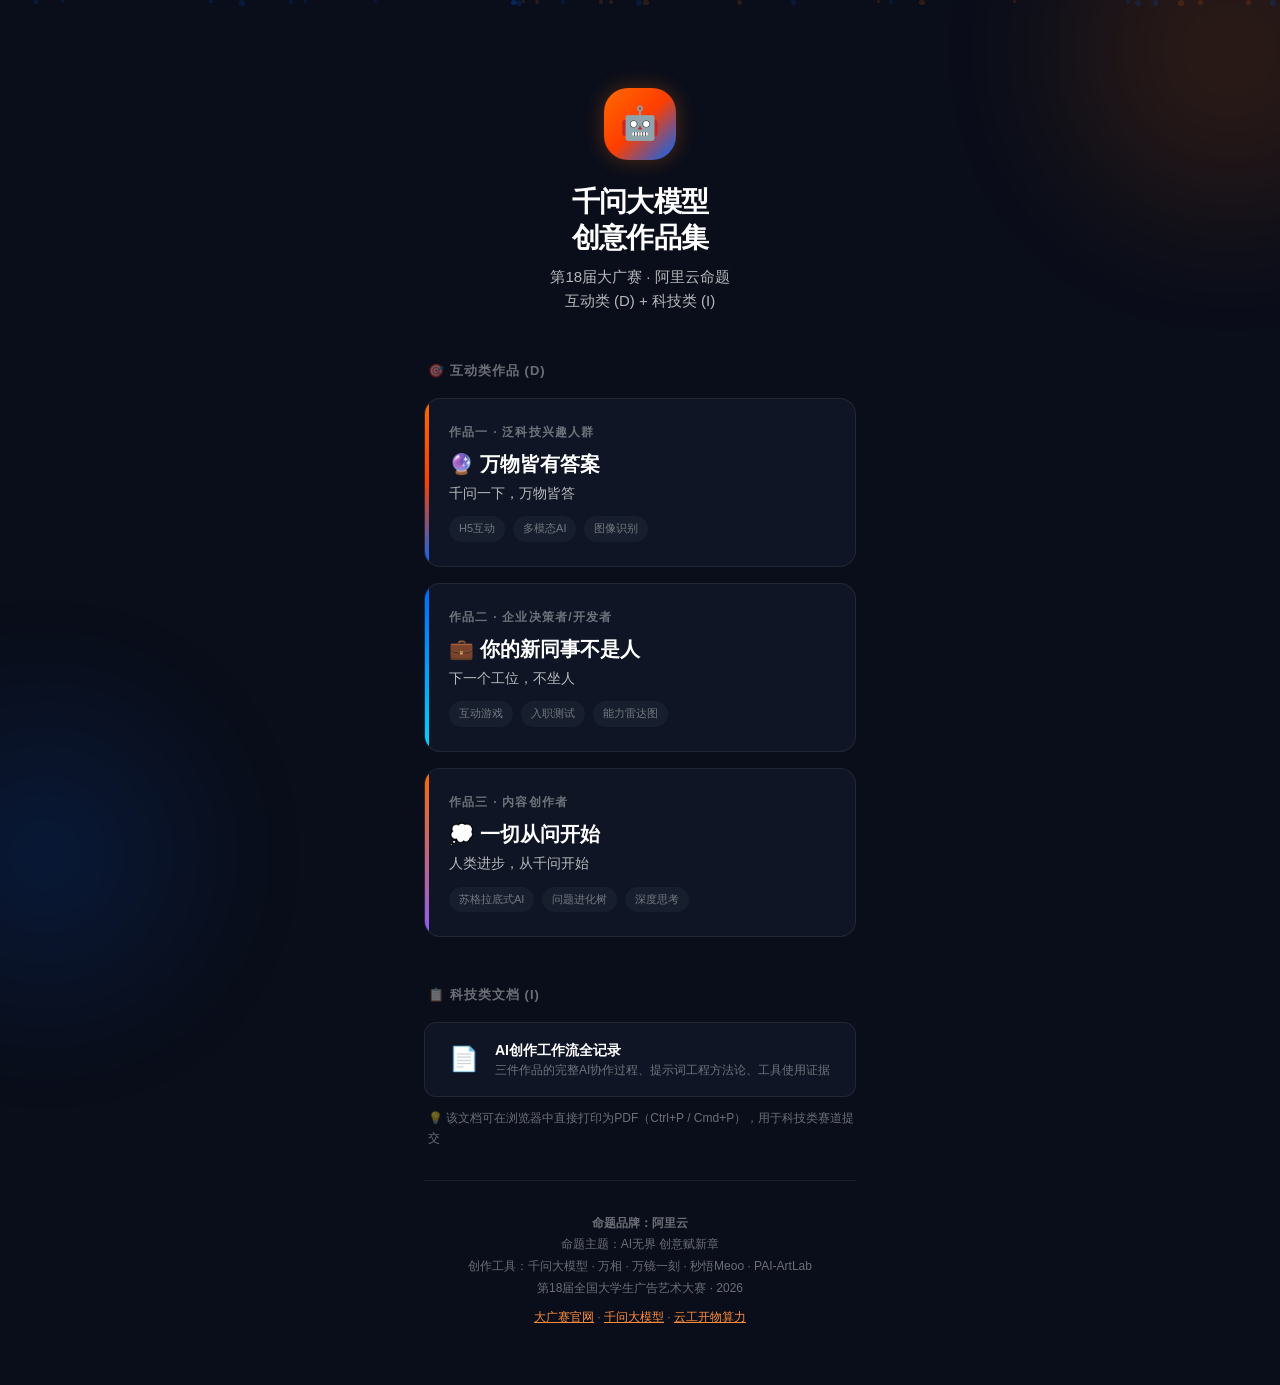
==== index.html @ 80771d61 "第18届大广赛阿里云命题 · 三件互动作品+科技类AI工作流文档" ====
<!DOCTYPE html>
<html lang="zh-CN">
<head>
  <meta charset="UTF-8">
  <meta name="viewport" content="width=device-width, initial-scale=1.0, user-scalable=no">
  <title>千问大模型 · 第18届大广赛参赛作品</title>
  <link rel="stylesheet" href="shared/styles.css">
  <style>
    .hub-container {
      max-width: 480px;
      margin: 0 auto;
      padding: var(--space-lg);
      min-height: 100vh;
    }

    .hub-header {
      text-align: center;
      padding: var(--space-3xl) 0 var(--space-2xl);
    }

    .hub-logo {
      width: 72px;
      height: 72px;
      border-radius: var(--radius-xl);
      background: var(--brand-gradient);
      display: flex;
      align-items: center;
      justify-content: center;
      font-size: 2rem;
      margin: 0 auto var(--space-lg);
      box-shadow: var(--shadow-glow-orange);
    }

    .hub-title {
      font-size: 1.75rem;
      font-weight: 800;
      letter-spacing: -0.03em;
      line-height: 1.3;
    }

    .hub-subtitle {
      font-size: 0.9375rem;
      color: var(--text-secondary);
      margin-top: var(--space-sm);
    }

    .project-grid {
      display: flex;
      flex-direction: column;
      gap: var(--space-md);
      margin-bottom: var(--space-2xl);
    }

    .project-card {
      background: var(--bg-card);
      border: 1px solid var(--border-subtle);
      border-radius: var(--radius-lg);
      padding: var(--space-lg);
      cursor: pointer;
      transition: all var(--duration-normal) var(--ease-out);
      text-decoration: none;
      color: inherit;
      display: block;
      position: relative;
      overflow: hidden;
    }

    .project-card:hover {
      border-color: rgba(255, 255, 255, 0.15);
      transform: translateY(-2px);
      box-shadow: var(--shadow-md);
    }

    .project-card:nth-child(1):hover {
      border-color: rgba(255, 106, 0, 0.3);
      box-shadow: var(--shadow-glow-orange);
    }

    .project-card:nth-child(2):hover {
      border-color: rgba(0, 104, 255, 0.3);
      box-shadow: var(--shadow-glow-blue);
    }

    .project-card:nth-child(3):hover {
      border-color: rgba(255, 106, 0, 0.2);
      box-shadow: 0 0 25px rgba(139, 92, 246, 0.3);
    }

    .project-card::before {
      content: '';
      position: absolute;
      top: 0;
      left: 0;
      width: 4px;
      height: 100%;
      border-radius: 4px 0 0 4px;
    }

    .project-card:nth-child(1)::before {
      background: var(--brand-gradient);
    }

    .project-card:nth-child(2)::before {
      background: linear-gradient(180deg, #0068FF, #00D4FF);
    }

    .project-card:nth-child(3)::before {
      background: linear-gradient(180deg, #FF6A00, #8B5CF6);
    }

    .project-number {
      font-size: 0.75rem;
      font-weight: 600;
      color: var(--text-tertiary);
      text-transform: uppercase;
      letter-spacing: 0.1em;
      margin-bottom: 8px;
    }

    .project-name {
      font-size: 1.25rem;
      font-weight: 700;
      margin-bottom: 4px;
    }

    .project-slogan {
      font-size: 0.875rem;
      color: var(--text-secondary);
      margin-bottom: 12px;
    }

    .project-tags {
      display: flex;
      gap: 8px;
      flex-wrap: wrap;
    }

    .project-tag {
      padding: 4px 10px;
      border-radius: var(--radius-full);
      font-size: 0.6875rem;
      font-weight: 500;
      background: rgba(255, 255, 255, 0.04);
      color: var(--text-tertiary);
    }

    .section-title {
      font-size: 0.8125rem;
      font-weight: 600;
      color: var(--text-tertiary);
      text-transform: uppercase;
      letter-spacing: 0.08em;
      margin-bottom: var(--space-md);
      padding-left: 4px;
    }

    .tech-doc-link {
      display: flex;
      align-items: center;
      gap: var(--space-md);
      padding: var(--space-md) var(--space-lg);
      background: var(--bg-card);
      border: 1px solid var(--border-subtle);
      border-radius: var(--radius-md);
      color: inherit;
      text-decoration: none;
      transition: all var(--duration-fast) var(--ease-out);
      margin-bottom: var(--space-sm);
    }

    .tech-doc-link:hover {
      border-color: rgba(255, 255, 255, 0.15);
      background: rgba(255, 255, 255, 0.02);
    }

    .tech-doc-icon {
      font-size: 1.5rem;
    }

    .tech-doc-info h4 {
      font-size: 0.875rem;
      font-weight: 600;
    }

    .tech-doc-info p {
      font-size: 0.75rem;
      color: var(--text-tertiary);
    }

    .footer-info {
      text-align: center;
      padding: var(--space-xl) 0;
      border-top: 1px solid var(--border-subtle);
      margin-top: var(--space-xl);
    }

    .footer-info p {
      font-size: 0.75rem;
      color: var(--text-tertiary);
      line-height: 1.8;
    }
  </style>
</head>
<body>
  <div class="glow-orb glow-orb-orange"></div>
  <div class="glow-orb glow-orb-blue"></div>
  <div id="particles"></div>

  <div class="hub-container">
    <!-- 头部 -->
    <div class="hub-header fade-in">
      <div class="hub-logo">🤖</div>
      <h1 class="hub-title">千问大模型<br>创意作品集</h1>
      <p class="hub-subtitle">第18届大广赛 · 阿里云命题<br>互动类 (D) + 科技类 (I)</p>
    </div>

    <!-- 作品列表 -->
    <div class="section-title fade-in fade-in-delay-1">🎯 互动类作品 (D)</div>
    <div class="project-grid fade-in fade-in-delay-2">
      <a href="plan1-wanwu/index.html" class="project-card">
        <p class="project-number">作品一 · 泛科技兴趣人群</p>
        <h3 class="project-name">🔮 万物皆有答案</h3>
        <p class="project-slogan">千问一下，万物皆答</p>
        <div class="project-tags">
          <span class="project-tag">H5互动</span>
          <span class="project-tag">多模态AI</span>
          <span class="project-tag">图像识别</span>
        </div>
      </a>

      <a href="plan2-colleague/index.html" class="project-card">
        <p class="project-number">作品二 · 企业决策者/开发者</p>
        <h3 class="project-name">💼 你的新同事不是人</h3>
        <p class="project-slogan">下一个工位，不坐人</p>
        <div class="project-tags">
          <span class="project-tag">互动游戏</span>
          <span class="project-tag">入职测试</span>
          <span class="project-tag">能力雷达图</span>
        </div>
      </a>

      <a href="plan3-question/index.html" class="project-card">
        <p class="project-number">作品三 · 内容创作者</p>
        <h3 class="project-name">💭 一切从问开始</h3>
        <p class="project-slogan">人类进步，从千问开始</p>
        <div class="project-tags">
          <span class="project-tag">苏格拉底式AI</span>
          <span class="project-tag">问题进化树</span>
          <span class="project-tag">深度思考</span>
        </div>
      </a>
    </div>

    <!-- 科技类文档 -->
    <div class="section-title fade-in fade-in-delay-3">📋 科技类文档 (I)</div>
    <div class="fade-in fade-in-delay-4">
      <a href="tech-docs/ai-workflow-doc.html" class="tech-doc-link" target="_blank">
        <span class="tech-doc-icon">📄</span>
        <div class="tech-doc-info">
          <h4>AI创作工作流全记录</h4>
          <p>三件作品的完整AI协作过程、提示词工程方法论、工具使用证据</p>
        </div>
      </a>
      <p style="font-size:0.75rem;color:var(--text-tertiary);padding:4px 0 0 4px;">
        💡 该文档可在浏览器中直接打印为PDF（Ctrl+P / Cmd+P），用于科技类赛道提交
      </p>
    </div>

    <!-- 页脚 -->
    <div class="footer-info fade-in fade-in-delay-5">
      <p>
        <strong>命题品牌：阿里云</strong><br>
        命题主题：AI无界 创意赋新章<br>
        创作工具：千问大模型 · 万相 · 万镜一刻 · 秒悟Meoo · PAI-ArtLab<br>
        第18届全国大学生广告艺术大赛 · 2026
      </p>
      <p style="margin-top:8px">
        <a href="https://www.sun-ada.net" style="color:var(--brand-orange-light)">大广赛官网</a>
        ·
        <a href="https://www.aliyun.com/product/tongyi" style="color:var(--brand-orange-light)">千问大模型</a>
        ·
        <a href="https://university.aliyun.com/action/sun-ada" style="color:var(--brand-orange-light)">云工开物算力</a>
      </p>
    </div>
  </div>

  <script src="shared/utils.js"></script>
  <script>
    function init() {
      const particlesContainer = document.getElementById('particles');
      particlesContainer.appendChild(createParticles(30));
    }
    init();
  </script>
</body>
</html>
---- shared/styles.css ----
/* === 大广赛阿里云命题 · 共享样式系统 === */
/* 设计调性：科技感 + 温暖人文，阿里云品牌色系 */

:root {
  /* 阿里云品牌色 */
  --brand-orange: #FF6A00;
  --brand-orange-light: #FF8C3A;
  --brand-blue: #0068FF;
  --brand-blue-dark: #0046B8;
  --brand-gradient: linear-gradient(135deg, #FF6A00 0%, #FF3D00 50%, #0068FF 100%);
  --brand-gradient-soft: linear-gradient(135deg, #FF8C3A 0%, #FF6A00 40%, #0068FF 100%);

  /* 中性色 */
  --bg-primary: #0A0E1A;
  --bg-secondary: #111827;
  --bg-card: rgba(17, 24, 39, 0.8);
  --text-primary: #FFFFFF;
  --text-secondary: rgba(255, 255, 255, 0.7);
  --text-tertiary: rgba(255, 255, 255, 0.4);
  --border-subtle: rgba(255, 255, 255, 0.08);

  /* 语义色 */
  --success: #22C55E;
  --warning: #F59E0B;
  --error: #EF4444;

  /* 间距 */
  --space-xs: 4px;
  --space-sm: 8px;
  --space-md: 16px;
  --space-lg: 24px;
  --space-xl: 32px;
  --space-2xl: 48px;
  --space-3xl: 64px;

  /* 圆角 */
  --radius-sm: 8px;
  --radius-md: 12px;
  --radius-lg: 16px;
  --radius-xl: 24px;
  --radius-full: 9999px;

  /* 阴影 */
  --shadow-sm: 0 2px 8px rgba(0, 0, 0, 0.3);
  --shadow-md: 0 4px 16px rgba(0, 0, 0, 0.4);
  --shadow-lg: 0 8px 32px rgba(0, 0, 0, 0.5);
  --shadow-glow-orange: 0 0 20px rgba(255, 106, 0, 0.3);
  --shadow-glow-blue: 0 0 20px rgba(0, 104, 255, 0.3);

  /* 动画 */
  --ease-out: cubic-bezier(0.16, 1, 0.3, 1);
  --ease-spring: cubic-bezier(0.34, 1.56, 0.64, 1);
  --duration-fast: 150ms;
  --duration-normal: 300ms;
  --duration-slow: 500ms;
  --duration-page: 800ms;
}

/* === 基础重置 === */
*, *::before, *::after {
  box-sizing: border-box;
  margin: 0;
  padding: 0;
}

html {
  font-size: 16px;
  -webkit-font-smoothing: antialiased;
  -moz-osx-font-smoothing: grayscale;
  scroll-behavior: smooth;
}

body {
  font-family: -apple-system, BlinkMacSystemFont, 'Segoe UI', 'PingFang SC',
    'Hiragino Sans GB', 'Microsoft YaHei', 'Helvetica Neue', Helvetica, Arial,
    sans-serif;
  background: var(--bg-primary);
  color: var(--text-primary);
  line-height: 1.6;
  min-height: 100vh;
  overflow-x: hidden;
}

/* === 排版 === */
h1 {
  font-size: 2rem;
  font-weight: 700;
  letter-spacing: -0.02em;
  line-height: 1.2;
}

h2 {
  font-size: 1.5rem;
  font-weight: 600;
  letter-spacing: -0.01em;
  line-height: 1.3;
}

h3 {
  font-size: 1.125rem;
  font-weight: 600;
  line-height: 1.4;
}

p {
  color: var(--text-secondary);
  font-size: 0.9375rem;
}

/* === 页面容器 === */
.page-container {
  max-width: 480px;
  margin: 0 auto;
  padding: var(--space-lg);
  min-height: 100vh;
  display: flex;
  flex-direction: column;
}

/* === 品牌头部 === */
.brand-header {
  display: flex;
  align-items: center;
  gap: var(--space-sm);
  padding: var(--space-md) 0;
  margin-bottom: var(--space-lg);
}

.brand-header .logo-dot {
  width: 32px;
  height: 32px;
  border-radius: var(--radius-full);
  background: var(--brand-gradient);
  flex-shrink: 0;
}

.brand-header .brand-name {
  font-size: 0.875rem;
  font-weight: 500;
  color: var(--text-secondary);
}

/* === 按钮系统 === */
.btn {
  display: inline-flex;
  align-items: center;
  justify-content: center;
  gap: var(--space-sm);
  padding: 12px 24px;
  border: none;
  border-radius: var(--radius-full);
  font-size: 0.9375rem;
  font-weight: 600;
  cursor: pointer;
  transition: all var(--duration-normal) var(--ease-out);
  text-decoration: none;
  position: relative;
  overflow: hidden;
}

.btn:active {
  transform: scale(0.96);
}

.btn-primary {
  background: var(--brand-gradient);
  color: white;
  box-shadow: var(--shadow-glow-orange);
}

.btn-primary:hover {
  box-shadow: 0 0 30px rgba(255, 106, 0, 0.5);
  transform: translateY(-1px);
}

.btn-secondary {
  background: var(--bg-card);
  color: var(--text-primary);
  border: 1px solid var(--border-subtle);
  backdrop-filter: blur(10px);
}

.btn-secondary:hover {
  border-color: rgba(255, 255, 255, 0.2);
  background: rgba(255, 255, 255, 0.05);
}

.btn-ghost {
  background: transparent;
  color: var(--text-secondary);
  padding: 8px 16px;
}

.btn-large {
  padding: 16px 32px;
  font-size: 1.0625rem;
}

.btn-block {
  width: 100%;
}

/* === 卡片 === */
.card {
  background: var(--bg-card);
  border: 1px solid var(--border-subtle);
  border-radius: var(--radius-lg);
  padding: var(--space-lg);
  backdrop-filter: blur(20px);
  transition: all var(--duration-normal) var(--ease-out);
}

.card:hover {
  border-color: rgba(255, 255, 255, 0.12);
  box-shadow: var(--shadow-md);
}

.card-glass {
  background: rgba(255, 255, 255, 0.03);
  border: 1px solid rgba(255, 255, 255, 0.06);
  border-radius: var(--radius-lg);
  padding: var(--space-lg);
  backdrop-filter: blur(40px);
}

/* === 输入框 === */
.input-group {
  display: flex;
  flex-direction: column;
  gap: var(--space-sm);
}

.input-label {
  font-size: 0.8125rem;
  font-weight: 500;
  color: var(--text-secondary);
}

.input-field {
  background: rgba(255, 255, 255, 0.04);
  border: 1px solid var(--border-subtle);
  border-radius: var(--radius-md);
  padding: 12px 16px;
  color: var(--text-primary);
  font-size: 0.9375rem;
  font-family: inherit;
  transition: all var(--duration-fast) var(--ease-out);
  outline: none;
}

.input-field:focus {
  border-color: var(--brand-orange);
  box-shadow: 0 0 0 3px rgba(255, 106, 0, 0.1);
}

.input-field::placeholder {
  color: var(--text-tertiary);
}

/* === 加载动画 === */
.loading-dots {
  display: flex;
  gap: 6px;
  align-items: center;
  justify-content: center;
}

.loading-dots span {
  width: 8px;
  height: 8px;
  border-radius: 50%;
  background: var(--brand-orange);
  animation: dotPulse 1.4s infinite ease-in-out both;
}

.loading-dots span:nth-child(1) { animation-delay: -0.32s; }
.loading-dots span:nth-child(2) { animation-delay: -0.16s; }
.loading-dots span:nth-child(3) { animation-delay: 0s; }

@keyframes dotPulse {
  0%, 80%, 100% { transform: scale(0.4); opacity: 0.3; }
  40% { transform: scale(1); opacity: 1; }
}

/* === 打字机效果 === */
.typewriter {
  overflow: hidden;
  border-right: 2px solid var(--brand-orange);
  white-space: nowrap;
  animation: typing 2s steps(40, end), blink-caret 0.75s step-end infinite;
}

@keyframes typing {
  from { width: 0; }
  to { width: 100%; }
}

@keyframes blink-caret {
  from, to { border-color: transparent; }
  50% { border-color: var(--brand-orange); }
}

/* === 淡入动画 === */
.fade-in {
  animation: fadeIn var(--duration-slow) var(--ease-out) both;
}

@keyframes fadeIn {
  from { opacity: 0; transform: translateY(20px); }
  to { opacity: 1; transform: translateY(0); }
}

.fade-in-delay-1 { animation-delay: 100ms; }
.fade-in-delay-2 { animation-delay: 200ms; }
.fade-in-delay-3 { animation-delay: 300ms; }
.fade-in-delay-4 { animation-delay: 400ms; }
.fade-in-delay-5 { animation-delay: 500ms; }

/* === 滑动进入 === */
.slide-up {
  animation: slideUp var(--duration-slow) var(--ease-spring) both;
}

@keyframes slideUp {
  from { opacity: 0; transform: translateY(40px); }
  to { opacity: 1; transform: translateY(0); }
}

/* === 粒子背景 === */
.particles-bg {
  position: fixed;
  top: 0;
  left: 0;
  width: 100%;
  height: 100%;
  pointer-events: none;
  z-index: 0;
  overflow: hidden;
}

.particle {
  position: absolute;
  border-radius: 50%;
  background: var(--brand-orange);
  opacity: 0.15;
  animation: floatUp linear infinite;
}

@keyframes floatUp {
  0% { transform: translateY(100vh) scale(0); opacity: 0; }
  10% { opacity: 0.15; }
  90% { opacity: 0.1; }
  100% { transform: translateY(-10vh) scale(1); opacity: 0; }
}

/* === 渐变光晕 === */
.glow-orb {
  position: fixed;
  border-radius: 50%;
  filter: blur(80px);
  pointer-events: none;
  z-index: 0;
  opacity: 0.15;
}

.glow-orb-orange {
  background: var(--brand-orange);
  width: 300px;
  height: 300px;
  top: -100px;
  right: -100px;
}

.glow-orb-blue {
  background: var(--brand-blue);
  width: 250px;
  height: 250px;
  bottom: -80px;
  left: -80px;
}

/* === 分享面板 === */
.share-overlay {
  position: fixed;
  inset: 0;
  background: rgba(0, 0, 0, 0.8);
  backdrop-filter: blur(10px);
  display: flex;
  align-items: flex-end;
  justify-content: center;
  z-index: 100;
  padding: var(--space-lg);
}

.share-panel {
  background: var(--bg-secondary);
  border-radius: var(--radius-xl) var(--radius-xl) 0 0;
  padding: var(--space-xl) var(--space-lg);
  width: 100%;
  max-width: 480px;
}

.share-panel h3 {
  margin-bottom: var(--space-lg);
  text-align: center;
}

.share-options {
  display: grid;
  grid-template-columns: repeat(4, 1fr);
  gap: var(--space-md);
}

.share-option {
  display: flex;
  flex-direction: column;
  align-items: center;
  gap: var(--space-sm);
  cursor: pointer;
  padding: var(--space-md);
  border-radius: var(--radius-md);
  transition: all var(--duration-fast) var(--ease-out);
}

.share-option:hover {
  background: rgba(255, 255, 255, 0.05);
}

.share-option .share-icon {
  width: 48px;
  height: 48px;
  border-radius: var(--radius-full);
  display: flex;
  align-items: center;
  justify-content: center;
  font-size: 1.25rem;
}

.share-option span {
  font-size: 0.75rem;
  color: var(--text-secondary);
}

/* === Toast === */
.toast {
  position: fixed;
  top: var(--space-lg);
  left: 50%;
  transform: translateX(-50%);
  background: var(--success);
  color: white;
  padding: var(--space-sm) var(--space-lg);
  border-radius: var(--radius-full);
  font-size: 0.875rem;
  font-weight: 500;
  z-index: 200;
  animation: toastIn 0.3s var(--ease-out), toastOut 0.3s var(--ease-out) 2s forwards;
}

@keyframes toastIn {
  from { opacity: 0; transform: translateX(-50%) translateY(-10px); }
  to { opacity: 1; transform: translateX(-50%) translateY(0); }
}

@keyframes toastOut {
  from { opacity: 1; }
  to { opacity: 0; }
}

/* === 响应式 === */
@media (min-width: 768px) {
  .page-container {
    max-width: 600px;
  }
}

@media (min-width: 1024px) {
  .page-container {
    max-width: 720px;
  }
}
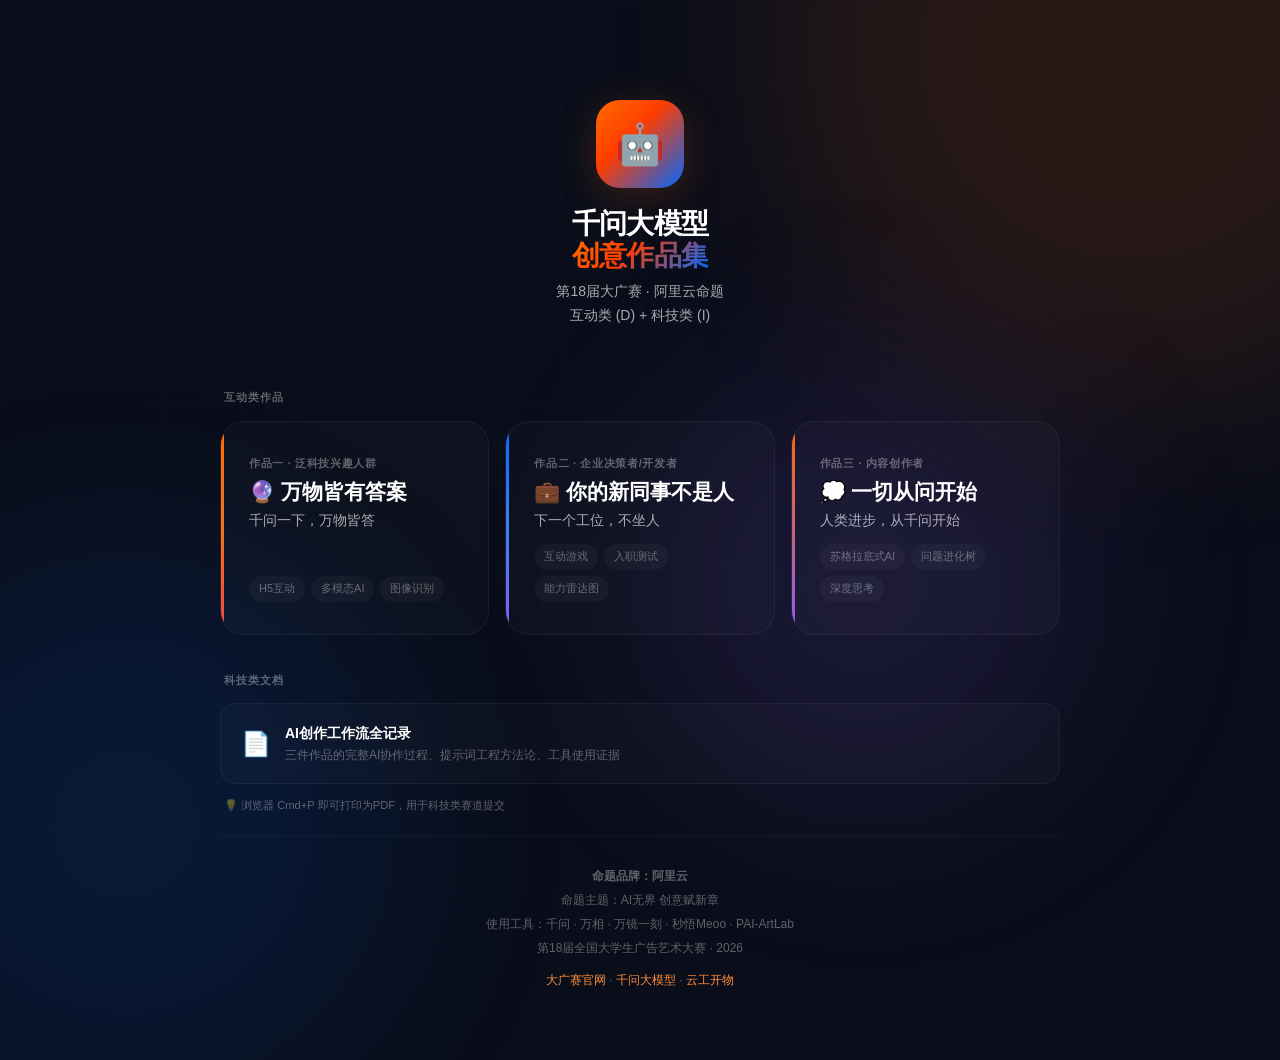
==== commit 088a0aa6: "v2: 全面重设计 - 玻璃质感+暗色科技+三色光晕+桌面端自适应+千问真实API集成" ====
--- a/index.html
+++ b/index.html
@@ -1,296 +1,153 @@
 <!DOCTYPE html>
 <html lang="zh-CN">
 <head>
-  <meta charset="UTF-8">
-  <meta name="viewport" content="width=device-width, initial-scale=1.0, user-scalable=no">
-  <title>千问大模型 · 第18届大广赛参赛作品</title>
-  <link rel="stylesheet" href="shared/styles.css">
-  <style>
-    .hub-container {
-      max-width: 480px;
-      margin: 0 auto;
-      padding: var(--space-lg);
-      min-height: 100vh;
-    }
+<meta charset="UTF-8">
+<meta name="viewport" content="width=device-width,initial-scale=1,user-scalable=no">
+<title>千问大模型 · 第18届大广赛参赛作品</title>
+<link rel="stylesheet" href="shared/styles.css">
+<style>
+  .hub{max-width:480px;margin:0 auto;padding:20px 20px 40px;position:relative;z-index:1}
+  .hub-hero{text-align:center;padding:60px 0 44px}
+  .hub-logo{
+    width:76px;height:76px;border-radius:var(--r-xl);margin:0 auto 20px;
+    background:var(--grad-brand);display:flex;align-items:center;justify-content:center;
+    font-size:2rem;box-shadow:0 8px 40px rgba(255,106,0,0.2);
+  }
+  .section-label{
+    font-size:0.6875rem;font-weight:600;letter-spacing:0.08em;text-transform:uppercase;
+    color:var(--t-3);margin-bottom:14px;padding-left:4px;
+  }
+  .proj-grid{display:flex;flex-direction:column;gap:12px;margin-bottom:36px}
+  .proj-card{
+    display:block;text-decoration:none;color:inherit;
+    background:rgba(255,255,255,0.02);border:1px solid rgba(255,255,255,0.05);
+    border-radius:var(--r-xl);padding:24px;transition:all 0.4s var(--ease-out-expo);
+    position:relative;overflow:hidden;
+  }
+  .proj-card:hover{transform:translateY(-2px)}
+  .proj-card:nth-child(1):hover{border-color:rgba(255,106,0,0.25);box-shadow:0 8px 32px rgba(255,106,0,0.08)}
+  .proj-card:nth-child(2):hover{border-color:rgba(0,104,255,0.25);box-shadow:0 8px 32px rgba(0,104,255,0.08)}
+  .proj-card:nth-child(3):hover{border-color:rgba(139,92,246,0.25);box-shadow:0 8px 32px rgba(139,92,246,0.08)}
+  .proj-card::before{
+    content:'';position:absolute;left:0;top:0;bottom:0;width:3px;border-radius:0 3px 3px 0;
+  }
+  .proj-card:nth-child(1)::before{background:var(--grad-warm)}
+  .proj-card:nth-child(2)::before{background:var(--grad-cool)}
+  .proj-card:nth-child(3)::before{background:linear-gradient(180deg,#FF6A00,#8B5CF6)}
+  .proj-num{font-size:0.6875rem;font-weight:600;letter-spacing:0.06em;color:var(--t-3);margin-bottom:6px}
+  .proj-name{font-size:1.1875rem;font-weight:700;margin-bottom:2px}
+  .proj-slogan{font-size:0.875rem;color:var(--t-2);margin-bottom:12px}
+  .proj-tags{display:flex;gap:6px;flex-wrap:wrap}
+  .proj-tag{
+    padding:4px 10px;border-radius:var(--r-full);font-size:0.6875rem;
+    background:rgba(255,255,255,0.03);color:var(--t-3);
+  }
+  .doc-link{
+    display:flex;align-items:center;gap:14px;padding:18px 20px;
+    background:rgba(255,255,255,0.02);border:1px solid rgba(255,255,255,0.05);
+    border-radius:var(--r-lg);text-decoration:none;color:inherit;
+    transition:all 0.3s var(--ease-out-expo);margin-bottom:8px;
+  }
+  .doc-link:hover{border-color:rgba(255,255,255,0.12);background:rgba(255,255,255,0.04)}
+  .doc-icon{font-size:1.5rem}
+  .doc-info h4{font-size:0.875rem;font-weight:600}
+  .doc-info p{font-size:0.75rem;color:var(--t-3)}
+  .hub-footer{text-align:center;padding:28px 0;border-top:1px solid rgba(255,255,255,0.04);margin-top:20px}
+  .hub-footer p{font-size:0.75rem;color:var(--t-3);line-height:2}
+  .hub-footer a{color:var(--c-orange-bright);text-decoration:none}
 
-    .hub-header {
-      text-align: center;
-      padding: var(--space-3xl) 0 var(--space-2xl);
-    }
-
-    .hub-logo {
-      width: 72px;
-      height: 72px;
-      border-radius: var(--radius-xl);
-      background: var(--brand-gradient);
-      display: flex;
-      align-items: center;
-      justify-content: center;
-      font-size: 2rem;
-      margin: 0 auto var(--space-lg);
-      box-shadow: var(--shadow-glow-orange);
-    }
-
-    .hub-title {
-      font-size: 1.75rem;
-      font-weight: 800;
-      letter-spacing: -0.03em;
-      line-height: 1.3;
-    }
-
-    .hub-subtitle {
-      font-size: 0.9375rem;
-      color: var(--text-secondary);
-      margin-top: var(--space-sm);
-    }
-
-    .project-grid {
-      display: flex;
-      flex-direction: column;
-      gap: var(--space-md);
-      margin-bottom: var(--space-2xl);
-    }
-
-    .project-card {
-      background: var(--bg-card);
-      border: 1px solid var(--border-subtle);
-      border-radius: var(--radius-lg);
-      padding: var(--space-lg);
-      cursor: pointer;
-      transition: all var(--duration-normal) var(--ease-out);
-      text-decoration: none;
-      color: inherit;
-      display: block;
-      position: relative;
-      overflow: hidden;
-    }
-
-    .project-card:hover {
-      border-color: rgba(255, 255, 255, 0.15);
-      transform: translateY(-2px);
-      box-shadow: var(--shadow-md);
-    }
-
-    .project-card:nth-child(1):hover {
-      border-color: rgba(255, 106, 0, 0.3);
-      box-shadow: var(--shadow-glow-orange);
-    }
-
-    .project-card:nth-child(2):hover {
-      border-color: rgba(0, 104, 255, 0.3);
-      box-shadow: var(--shadow-glow-blue);
-    }
-
-    .project-card:nth-child(3):hover {
-      border-color: rgba(255, 106, 0, 0.2);
-      box-shadow: 0 0 25px rgba(139, 92, 246, 0.3);
-    }
-
-    .project-card::before {
-      content: '';
-      position: absolute;
-      top: 0;
-      left: 0;
-      width: 4px;
-      height: 100%;
-      border-radius: 4px 0 0 4px;
-    }
-
-    .project-card:nth-child(1)::before {
-      background: var(--brand-gradient);
-    }
-
-    .project-card:nth-child(2)::before {
-      background: linear-gradient(180deg, #0068FF, #00D4FF);
-    }
-
-    .project-card:nth-child(3)::before {
-      background: linear-gradient(180deg, #FF6A00, #8B5CF6);
-    }
-
-    .project-number {
-      font-size: 0.75rem;
-      font-weight: 600;
-      color: var(--text-tertiary);
-      text-transform: uppercase;
-      letter-spacing: 0.1em;
-      margin-bottom: 8px;
-    }
-
-    .project-name {
-      font-size: 1.25rem;
-      font-weight: 700;
-      margin-bottom: 4px;
-    }
-
-    .project-slogan {
-      font-size: 0.875rem;
-      color: var(--text-secondary);
-      margin-bottom: 12px;
-    }
-
-    .project-tags {
-      display: flex;
-      gap: 8px;
-      flex-wrap: wrap;
-    }
-
-    .project-tag {
-      padding: 4px 10px;
-      border-radius: var(--radius-full);
-      font-size: 0.6875rem;
-      font-weight: 500;
-      background: rgba(255, 255, 255, 0.04);
-      color: var(--text-tertiary);
-    }
-
-    .section-title {
-      font-size: 0.8125rem;
-      font-weight: 600;
-      color: var(--text-tertiary);
-      text-transform: uppercase;
-      letter-spacing: 0.08em;
-      margin-bottom: var(--space-md);
-      padding-left: 4px;
-    }
-
-    .tech-doc-link {
-      display: flex;
-      align-items: center;
-      gap: var(--space-md);
-      padding: var(--space-md) var(--space-lg);
-      background: var(--bg-card);
-      border: 1px solid var(--border-subtle);
-      border-radius: var(--radius-md);
-      color: inherit;
-      text-decoration: none;
-      transition: all var(--duration-fast) var(--ease-out);
-      margin-bottom: var(--space-sm);
-    }
-
-    .tech-doc-link:hover {
-      border-color: rgba(255, 255, 255, 0.15);
-      background: rgba(255, 255, 255, 0.02);
-    }
-
-    .tech-doc-icon {
-      font-size: 1.5rem;
-    }
-
-    .tech-doc-info h4 {
-      font-size: 0.875rem;
-      font-weight: 600;
-    }
-
-    .tech-doc-info p {
-      font-size: 0.75rem;
-      color: var(--text-tertiary);
-    }
-
-    .footer-info {
-      text-align: center;
-      padding: var(--space-xl) 0;
-      border-top: 1px solid var(--border-subtle);
-      margin-top: var(--space-xl);
-    }
-
-    .footer-info p {
-      font-size: 0.75rem;
-      color: var(--text-tertiary);
-      line-height: 1.8;
-    }
-  </style>
+  /* === 桌面端 === */
+  @media (min-width: 768px) {
+    .hub-hero{padding:72px 0 52px}
+    .hub-logo{width:88px;height:88px;font-size:2.5rem}
+    .proj-card{padding:28px}
+    .proj-name{font-size:1.3125rem}
+  }
+  @media (min-width: 1024px) {
+    .hub{max-width:880px}
+    .hub-hero{padding:80px 0 60px}
+    .proj-grid{display:grid;grid-template-columns:repeat(3,1fr);gap:16px}
+    .proj-card{padding:32px 28px;min-height:200px;display:flex;flex-direction:column}
+    .proj-tags{margin-top:auto}
+  }
+  @media (min-width: 1440px) {
+    .hub{max-width:960px}
+    .proj-grid{gap:20px}
+  }
+</style>
 </head>
 <body>
-  <div class="glow-orb glow-orb-orange"></div>
-  <div class="glow-orb glow-orb-blue"></div>
-  <div id="particles"></div>
+<div class="bg-grid"></div>
+<div class="glow-orb glow-orb-o"></div>
+<div class="glow-orb glow-orb-b"></div>
+<div class="glow-orb glow-orb-p"></div>
 
-  <div class="hub-container">
-    <!-- 头部 -->
-    <div class="hub-header fade-in">
-      <div class="hub-logo">🤖</div>
-      <h1 class="hub-title">千问大模型<br>创意作品集</h1>
-      <p class="hub-subtitle">第18届大广赛 · 阿里云命题<br>互动类 (D) + 科技类 (I)</p>
-    </div>
-
-    <!-- 作品列表 -->
-    <div class="section-title fade-in fade-in-delay-1">🎯 互动类作品 (D)</div>
-    <div class="project-grid fade-in fade-in-delay-2">
-      <a href="plan1-wanwu/index.html" class="project-card">
-        <p class="project-number">作品一 · 泛科技兴趣人群</p>
-        <h3 class="project-name">🔮 万物皆有答案</h3>
-        <p class="project-slogan">千问一下，万物皆答</p>
-        <div class="project-tags">
-          <span class="project-tag">H5互动</span>
-          <span class="project-tag">多模态AI</span>
-          <span class="project-tag">图像识别</span>
-        </div>
-      </a>
-
-      <a href="plan2-colleague/index.html" class="project-card">
-        <p class="project-number">作品二 · 企业决策者/开发者</p>
-        <h3 class="project-name">💼 你的新同事不是人</h3>
-        <p class="project-slogan">下一个工位，不坐人</p>
-        <div class="project-tags">
-          <span class="project-tag">互动游戏</span>
-          <span class="project-tag">入职测试</span>
-          <span class="project-tag">能力雷达图</span>
-        </div>
-      </a>
-
-      <a href="plan3-question/index.html" class="project-card">
-        <p class="project-number">作品三 · 内容创作者</p>
-        <h3 class="project-name">💭 一切从问开始</h3>
-        <p class="project-slogan">人类进步，从千问开始</p>
-        <div class="project-tags">
-          <span class="project-tag">苏格拉底式AI</span>
-          <span class="project-tag">问题进化树</span>
-          <span class="project-tag">深度思考</span>
-        </div>
-      </a>
-    </div>
-
-    <!-- 科技类文档 -->
-    <div class="section-title fade-in fade-in-delay-3">📋 科技类文档 (I)</div>
-    <div class="fade-in fade-in-delay-4">
-      <a href="tech-docs/ai-workflow-doc.html" class="tech-doc-link" target="_blank">
-        <span class="tech-doc-icon">📄</span>
-        <div class="tech-doc-info">
-          <h4>AI创作工作流全记录</h4>
-          <p>三件作品的完整AI协作过程、提示词工程方法论、工具使用证据</p>
-        </div>
-      </a>
-      <p style="font-size:0.75rem;color:var(--text-tertiary);padding:4px 0 0 4px;">
-        💡 该文档可在浏览器中直接打印为PDF（Ctrl+P / Cmd+P），用于科技类赛道提交
-      </p>
-    </div>
-
-    <!-- 页脚 -->
-    <div class="footer-info fade-in fade-in-delay-5">
-      <p>
-        <strong>命题品牌：阿里云</strong><br>
-        命题主题：AI无界 创意赋新章<br>
-        创作工具：千问大模型 · 万相 · 万镜一刻 · 秒悟Meoo · PAI-ArtLab<br>
-        第18届全国大学生广告艺术大赛 · 2026
-      </p>
-      <p style="margin-top:8px">
-        <a href="https://www.sun-ada.net" style="color:var(--brand-orange-light)">大广赛官网</a>
-        ·
-        <a href="https://www.aliyun.com/product/tongyi" style="color:var(--brand-orange-light)">千问大模型</a>
-        ·
-        <a href="https://university.aliyun.com/action/sun-ada" style="color:var(--brand-orange-light)">云工开物算力</a>
-      </p>
-    </div>
+<div class="hub">
+  <div class="hub-hero anim-fade-up">
+    <div class="hub-logo">🤖</div>
+    <h1 style="font-size:1.75rem;font-weight:800;letter-spacing:-0.03em;margin-bottom:8px">
+      千问大模型<br><span class="text-gradient">创意作品集</span>
+    </h1>
+    <p style="color:var(--t-2);font-size:0.875rem">第18届大广赛 · 阿里云命题<br>互动类 (D) + 科技类 (I)</p>
   </div>
 
-  <script src="shared/utils.js"></script>
-  <script>
-    function init() {
-      const particlesContainer = document.getElementById('particles');
-      particlesContainer.appendChild(createParticles(30));
-    }
-    init();
-  </script>
+  <p class="section-label anim-fade-up d-1">互动类作品</p>
+  <div class="proj-grid anim-fade-up d-2">
+    <a href="plan1-wanwu/" class="proj-card">
+      <p class="proj-num">作品一 · 泛科技兴趣人群</p>
+      <h3 class="proj-name">🔮 万物皆有答案</h3>
+      <p class="proj-slogan">千问一下，万物皆答</p>
+      <div class="proj-tags">
+        <span class="proj-tag">H5互动</span><span class="proj-tag">多模态AI</span><span class="proj-tag">图像识别</span>
+      </div>
+    </a>
+    <a href="plan2-colleague/" class="proj-card">
+      <p class="proj-num">作品二 · 企业决策者/开发者</p>
+      <h3 class="proj-name">💼 你的新同事不是人</h3>
+      <p class="proj-slogan">下一个工位，不坐人</p>
+      <div class="proj-tags">
+        <span class="proj-tag">互动游戏</span><span class="proj-tag">入职测试</span><span class="proj-tag">能力雷达图</span>
+      </div>
+    </a>
+    <a href="plan3-question/" class="proj-card">
+      <p class="proj-num">作品三 · 内容创作者</p>
+      <h3 class="proj-name">💭 一切从问开始</h3>
+      <p class="proj-slogan">人类进步，从千问开始</p>
+      <div class="proj-tags">
+        <span class="proj-tag">苏格拉底式AI</span><span class="proj-tag">问题进化树</span><span class="proj-tag">深度思考</span>
+      </div>
+    </a>
+  </div>
+
+  <p class="section-label anim-fade-up d-3">科技类文档</p>
+  <div class="anim-fade-up d-4">
+    <a href="tech-docs/ai-workflow-doc.html" class="doc-link" target="_blank">
+      <span class="doc-icon">📄</span>
+      <div class="doc-info">
+        <h4>AI创作工作流全记录</h4>
+        <p>三件作品的完整AI协作过程、提示词工程方法论、工具使用证据</p>
+      </div>
+    </a>
+    <p style="font-size:0.7rem;color:var(--t-3);padding:4px 0 0 4px">
+      💡 浏览器 Cmd+P 即可打印为PDF，用于科技类赛道提交
+    </p>
+  </div>
+
+  <div class="hub-footer anim-fade-up d-5">
+    <p>
+      <strong>命题品牌：阿里云</strong><br>
+      命题主题：AI无界 创意赋新章<br>
+      使用工具：千问 · 万相 · 万镜一刻 · 秒悟Meoo · PAI-ArtLab<br>
+      第18届全国大学生广告艺术大赛 · 2026
+    </p>
+    <p style="margin-top:8px">
+      <a href="https://www.sun-ada.net">大广赛官网</a> ·
+      <a href="https://www.aliyun.com/product/tongyi">千问大模型</a> ·
+      <a href="https://university.aliyun.com/action/sun-ada">云工开物</a>
+    </p>
+  </div>
+</div>
+
+<script src="shared/utils.js"></script>
 </body>
 </html>
--- a/shared/styles.css
+++ b/shared/styles.css
@@ -1,481 +1,369 @@
-/* === 大广赛阿里云命题 · 共享样式系统 === */
-/* 设计调性：科技感 + 温暖人文，阿里云品牌色系 */
+/* ================================================================
+ * 大广赛阿里云命题 · 设计系统 v2
+ * 设计方向：暗色科技 + 玻璃质感 + 精緻动效
+ * ================================================================ */
 
 :root {
-  /* 阿里云品牌色 */
-  --brand-orange: #FF6A00;
-  --brand-orange-light: #FF8C3A;
-  --brand-blue: #0068FF;
-  --brand-blue-dark: #0046B8;
-  --brand-gradient: linear-gradient(135deg, #FF6A00 0%, #FF3D00 50%, #0068FF 100%);
-  --brand-gradient-soft: linear-gradient(135deg, #FF8C3A 0%, #FF6A00 40%, #0068FF 100%);
-
-  /* 中性色 */
-  --bg-primary: #0A0E1A;
-  --bg-secondary: #111827;
-  --bg-card: rgba(17, 24, 39, 0.8);
-  --text-primary: #FFFFFF;
-  --text-secondary: rgba(255, 255, 255, 0.7);
-  --text-tertiary: rgba(255, 255, 255, 0.4);
-  --border-subtle: rgba(255, 255, 255, 0.08);
-
-  /* 语义色 */
-  --success: #22C55E;
-  --warning: #F59E0B;
-  --error: #EF4444;
-
-  /* 间距 */
-  --space-xs: 4px;
-  --space-sm: 8px;
-  --space-md: 16px;
-  --space-lg: 24px;
-  --space-xl: 32px;
-  --space-2xl: 48px;
-  --space-3xl: 64px;
-
-  /* 圆角 */
-  --radius-sm: 8px;
-  --radius-md: 12px;
-  --radius-lg: 16px;
-  --radius-xl: 24px;
-  --radius-full: 9999px;
-
-  /* 阴影 */
-  --shadow-sm: 0 2px 8px rgba(0, 0, 0, 0.3);
-  --shadow-md: 0 4px 16px rgba(0, 0, 0, 0.4);
-  --shadow-lg: 0 8px 32px rgba(0, 0, 0, 0.5);
-  --shadow-glow-orange: 0 0 20px rgba(255, 106, 0, 0.3);
-  --shadow-glow-blue: 0 0 20px rgba(0, 104, 255, 0.3);
-
-  /* 动画 */
-  --ease-out: cubic-bezier(0.16, 1, 0.3, 1);
-  --ease-spring: cubic-bezier(0.34, 1.56, 0.64, 1);
-  --duration-fast: 150ms;
-  --duration-normal: 300ms;
-  --duration-slow: 500ms;
-  --duration-page: 800ms;
-}
-
-/* === 基础重置 === */
-*, *::before, *::after {
-  box-sizing: border-box;
-  margin: 0;
-  padding: 0;
-}
+  /* === 主色调 === */
+  --c-orange: #FF6A00;
+  --c-orange-bright: #FF8C3A;
+  --c-blue: #0068FF;
+  --c-blue-bright: #3B82F6;
+  --c-purple: #8B5CF6;
+  --c-cyan: #06B6D4;
+
+  /* === 渐变 === */
+  --grad-brand: linear-gradient(135deg, #FF6A00 0%, #FF3D00 40%, #0068FF 100%);
+  --grad-warm: linear-gradient(135deg, #FF6A00, #F97316, #EF4444);
+  --grad-cool: linear-gradient(135deg, #0068FF, #3B82F6, #8B5CF6);
+  --grad-subtle: linear-gradient(180deg, rgba(255,106,0,0.06) 0%, rgba(0,104,255,0.06) 100%);
+
+  /* === 背景 === */
+  --bg-deep: #06080D;
+  --bg-base: #0A0E1A;
+  --bg-surface: #111827;
+  --bg-card: rgba(17, 24, 39, 0.6);
+  --bg-glass: rgba(255, 255, 255, 0.03);
+
+  /* === 文字 === */
+  --t-1: #FFFFFF;
+  --t-2: rgba(255, 255, 255, 0.65);
+  --t-3: rgba(255, 255, 255, 0.35);
+  --t-muted: rgba(255, 255, 255, 0.15);
+
+  /* === 边框 === */
+  --b-subtle: rgba(255, 255, 255, 0.06);
+  --b-card: rgba(255, 255, 255, 0.08);
+  --b-focus: rgba(255, 106, 0, 0.4);
+
+  /* === 圆角 === */
+  --r-sm: 6px;
+  --r-md: 10px;
+  --r-lg: 16px;
+  --r-xl: 24px;
+  --r-2xl: 32px;
+  --r-full: 9999px;
+
+  /* === 阴影 === */
+  --shadow-card: 0 1px 2px rgba(0,0,0,0.3), 0 4px 16px rgba(0,0,0,0.2);
+  --shadow-glow-o: 0 0 30px rgba(255,106,0,0.15);
+  --shadow-glow-b: 0 0 30px rgba(0,104,255,0.15);
+  --shadow-glow-p: 0 0 30px rgba(139,92,246,0.15);
+
+  /* === 缓动 === */
+  --ease-out-expo: cubic-bezier(0.19, 1, 0.22, 1);
+  --ease-out-back: cubic-bezier(0.34, 1.56, 0.64, 1);
+  --ease-in-out: cubic-bezier(0.65, 0, 0.35, 1);
+}
+
+/* ================================================================
+ * 基础重置
+ * ================================================================ */
+*, *::before, *::after { box-sizing: border-box; margin: 0; padding: 0; }
 
 html {
   font-size: 16px;
   -webkit-font-smoothing: antialiased;
   -moz-osx-font-smoothing: grayscale;
-  scroll-behavior: smooth;
+  background: var(--bg-deep);
 }
 
 body {
-  font-family: -apple-system, BlinkMacSystemFont, 'Segoe UI', 'PingFang SC',
-    'Hiragino Sans GB', 'Microsoft YaHei', 'Helvetica Neue', Helvetica, Arial,
-    sans-serif;
-  background: var(--bg-primary);
-  color: var(--text-primary);
+  font-family: -apple-system, BlinkMacSystemFont, 'SF Pro Display', 'PingFang SC', 'Hiragino Sans GB', 'Microsoft YaHei', sans-serif;
+  background: var(--bg-base);
+  color: var(--t-1);
   line-height: 1.6;
   min-height: 100vh;
+  min-height: 100dvh;
   overflow-x: hidden;
 }
 
-/* === 排版 === */
-h1 {
-  font-size: 2rem;
-  font-weight: 700;
-  letter-spacing: -0.02em;
-  line-height: 1.2;
-}
-
-h2 {
-  font-size: 1.5rem;
-  font-weight: 600;
-  letter-spacing: -0.01em;
-  line-height: 1.3;
-}
-
-h3 {
-  font-size: 1.125rem;
-  font-weight: 600;
-  line-height: 1.4;
-}
-
-p {
-  color: var(--text-secondary);
-  font-size: 0.9375rem;
-}
-
-/* === 页面容器 === */
-.page-container {
-  max-width: 480px;
-  margin: 0 auto;
-  padding: var(--space-lg);
-  min-height: 100vh;
-  display: flex;
-  flex-direction: column;
-}
-
-/* === 品牌头部 === */
-.brand-header {
-  display: flex;
-  align-items: center;
-  gap: var(--space-sm);
-  padding: var(--space-md) 0;
-  margin-bottom: var(--space-lg);
-}
-
-.brand-header .logo-dot {
-  width: 32px;
-  height: 32px;
-  border-radius: var(--radius-full);
-  background: var(--brand-gradient);
-  flex-shrink: 0;
-}
-
-.brand-header .brand-name {
-  font-size: 0.875rem;
-  font-weight: 500;
-  color: var(--text-secondary);
-}
-
-/* === 按钮系统 === */
+/* ================================================================
+ * 动态网格背景
+ * ================================================================ */
+.bg-grid {
+  position: fixed; inset: 0; pointer-events: none; z-index: 0;
+  background-image:
+    linear-gradient(rgba(255,255,255,0.015) 1px, transparent 1px),
+    linear-gradient(90deg, rgba(255,255,255,0.015) 1px, transparent 1px);
+  background-size: 60px 60px;
+  mask-image: radial-gradient(ellipse 80% 80% at 50% 30%, black 20%, transparent 70%);
+  -webkit-mask-image: radial-gradient(ellipse 80% 80% at 50% 30%, black 20%, transparent 70%);
+}
+
+/* ================================================================
+ * 光晕
+ * ================================================================ */
+.glow-orb {
+  position: fixed; border-radius: 50%; filter: blur(100px);
+  pointer-events: none; z-index: 0; opacity: 0.12;
+  animation: orbBreath 8s ease-in-out infinite;
+}
+.glow-orb-o {
+  width: 500px; height: 500px;
+  background: var(--c-orange);
+  top: -200px; right: -150px;
+  animation-delay: 0s;
+}
+.glow-orb-b {
+  width: 400px; height: 400px;
+  background: var(--c-blue);
+  bottom: -150px; left: -100px;
+  animation-delay: -4s;
+}
+.glow-orb-p {
+  width: 300px; height: 300px;
+  background: var(--c-purple);
+  top: 40%; left: 50%;
+  animation-delay: -2s;
+}
+@keyframes orbBreath {
+  0%, 100% { opacity: 0.08; transform: scale(1) translate(0, 0); }
+  33% { opacity: 0.14; transform: scale(1.1) translate(30px, -20px); }
+  66% { opacity: 0.06; transform: scale(0.9) translate(-20px, 30px); }
+}
+
+/* ================================================================
+ * 排版
+ * ================================================================ */
+h1 { font-size: 2.125rem; font-weight: 800; letter-spacing: -0.03em; line-height: 1.15; }
+h2 { font-size: 1.5rem; font-weight: 700; letter-spacing: -0.02em; line-height: 1.25; }
+h3 { font-size: 1.125rem; font-weight: 600; line-height: 1.35; }
+p  { color: var(--t-2); font-size: 0.9375rem; line-height: 1.7; }
+
+.text-gradient {
+  background: var(--grad-brand);
+  -webkit-background-clip: text; -webkit-text-fill-color: transparent;
+  background-clip: text;
+}
+.text-gradient-warm {
+  background: var(--grad-warm);
+  -webkit-background-clip: text; -webkit-text-fill-color: transparent;
+  background-clip: text;
+}
+.text-gradient-cool {
+  background: var(--grad-cool);
+  -webkit-background-clip: text; -webkit-text-fill-color: transparent;
+  background-clip: text;
+}
+
+/* ================================================================
+ * 页面容器
+ * ================================================================ */
+.page-wrap {
+  position: relative; z-index: 1;
+  max-width: 480px; margin: 0 auto;
+  padding: 20px 20px 40px;
+  min-height: 100vh; min-height: 100dvh;
+  display: flex; flex-direction: column;
+}
+
+/* ================================================================
+ * 导航
+ * ================================================================ */
+.nav-bar {
+  display: flex; align-items: center; justify-content: space-between;
+  padding: 8px 0 16px;
+}
+.nav-brand {
+  display: flex; align-items: center; gap: 8px;
+}
+.nav-dot {
+  width: 10px; height: 10px; border-radius: 50%;
+  background: var(--c-orange);
+  box-shadow: 0 0 10px rgba(255,106,0,0.5);
+}
+.nav-label {
+  font-size: 0.75rem; font-weight: 500; color: var(--t-3);
+  letter-spacing: 0.03em;
+}
+
+/* ================================================================
+ * 按钮 v2
+ * ================================================================ */
 .btn {
-  display: inline-flex;
-  align-items: center;
-  justify-content: center;
-  gap: var(--space-sm);
-  padding: 12px 24px;
-  border: none;
-  border-radius: var(--radius-full);
-  font-size: 0.9375rem;
-  font-weight: 600;
-  cursor: pointer;
-  transition: all var(--duration-normal) var(--ease-out);
-  text-decoration: none;
-  position: relative;
-  overflow: hidden;
-}
-
-.btn:active {
-  transform: scale(0.96);
-}
+  display: inline-flex; align-items: center; justify-content: center;
+  gap: 8px; padding: 13px 28px; border: none; border-radius: var(--r-full);
+  font-size: 0.9375rem; font-weight: 600; cursor: pointer;
+  transition: all 0.3s var(--ease-out-expo);
+  text-decoration: none; position: relative; overflow: hidden;
+  -webkit-tap-highlight-color: transparent;
+}
+.btn:active { transform: scale(0.96); }
 
 .btn-primary {
-  background: var(--brand-gradient);
+  background: var(--grad-brand);
   color: white;
-  box-shadow: var(--shadow-glow-orange);
-}
-
-.btn-primary:hover {
-  box-shadow: 0 0 30px rgba(255, 106, 0, 0.5);
-  transform: translateY(-1px);
-}
-
-.btn-secondary {
-  background: var(--bg-card);
-  color: var(--text-primary);
-  border: 1px solid var(--border-subtle);
-  backdrop-filter: blur(10px);
-}
-
-.btn-secondary:hover {
-  border-color: rgba(255, 255, 255, 0.2);
-  background: rgba(255, 255, 255, 0.05);
+  box-shadow: 0 4px 20px rgba(255,106,0,0.25);
+}
+.btn-primary:hover { box-shadow: 0 6px 30px rgba(255,106,0,0.4); transform: translateY(-1px); }
+
+.btn-glass {
+  background: rgba(255,255,255,0.05);
+  color: var(--t-1);
+  border: 1px solid rgba(255,255,255,0.1);
+  backdrop-filter: blur(20px);
+  -webkit-backdrop-filter: blur(20px);
+}
+.btn-glass:hover {
+  background: rgba(255,255,255,0.08);
+  border-color: rgba(255,255,255,0.18);
 }
 
 .btn-ghost {
-  background: transparent;
-  color: var(--text-secondary);
-  padding: 8px 16px;
-}
-
-.btn-large {
-  padding: 16px 32px;
-  font-size: 1.0625rem;
-}
-
-.btn-block {
+  background: transparent; color: var(--t-2);
+  padding: 10px 18px;
+}
+.btn-ghost:hover { color: var(--t-1); }
+
+.btn-lg { padding: 16px 36px; font-size: 1.0625rem; }
+.btn-block { width: 100%; }
+.btn:disabled { opacity: 0.35; pointer-events: none; }
+
+/* ================================================================
+ * 玻璃卡片
+ * ================================================================ */
+.glass-card {
+  background: rgba(255,255,255,0.03);
+  border: 1px solid rgba(255,255,255,0.06);
+  border-radius: var(--r-xl);
+  padding: 28px;
+  backdrop-filter: blur(30px);
+  -webkit-backdrop-filter: blur(30px);
+  transition: all 0.4s var(--ease-out-expo);
+}
+.glass-card:hover {
+  border-color: rgba(255,255,255,0.1);
+  background: rgba(255,255,255,0.04);
+}
+
+/* ================================================================
+ * 输入框 v2
+ * ================================================================ */
+.input {
   width: 100%;
-}
-
-/* === 卡片 === */
-.card {
-  background: var(--bg-card);
-  border: 1px solid var(--border-subtle);
-  border-radius: var(--radius-lg);
-  padding: var(--space-lg);
-  backdrop-filter: blur(20px);
-  transition: all var(--duration-normal) var(--ease-out);
-}
-
-.card:hover {
-  border-color: rgba(255, 255, 255, 0.12);
-  box-shadow: var(--shadow-md);
-}
-
-.card-glass {
-  background: rgba(255, 255, 255, 0.03);
-  border: 1px solid rgba(255, 255, 255, 0.06);
-  border-radius: var(--radius-lg);
-  padding: var(--space-lg);
-  backdrop-filter: blur(40px);
-}
-
-/* === 输入框 === */
-.input-group {
-  display: flex;
-  flex-direction: column;
-  gap: var(--space-sm);
-}
-
-.input-label {
-  font-size: 0.8125rem;
-  font-weight: 500;
-  color: var(--text-secondary);
-}
-
-.input-field {
-  background: rgba(255, 255, 255, 0.04);
-  border: 1px solid var(--border-subtle);
-  border-radius: var(--radius-md);
-  padding: 12px 16px;
-  color: var(--text-primary);
-  font-size: 0.9375rem;
-  font-family: inherit;
-  transition: all var(--duration-fast) var(--ease-out);
-  outline: none;
-}
-
-.input-field:focus {
-  border-color: var(--brand-orange);
-  box-shadow: 0 0 0 3px rgba(255, 106, 0, 0.1);
-}
-
-.input-field::placeholder {
-  color: var(--text-tertiary);
-}
-
-/* === 加载动画 === */
-.loading-dots {
-  display: flex;
-  gap: 6px;
-  align-items: center;
-  justify-content: center;
-}
-
-.loading-dots span {
-  width: 8px;
-  height: 8px;
-  border-radius: 50%;
-  background: var(--brand-orange);
-  animation: dotPulse 1.4s infinite ease-in-out both;
-}
-
-.loading-dots span:nth-child(1) { animation-delay: -0.32s; }
-.loading-dots span:nth-child(2) { animation-delay: -0.16s; }
-.loading-dots span:nth-child(3) { animation-delay: 0s; }
-
-@keyframes dotPulse {
-  0%, 80%, 100% { transform: scale(0.4); opacity: 0.3; }
-  40% { transform: scale(1); opacity: 1; }
-}
-
-/* === 打字机效果 === */
-.typewriter {
-  overflow: hidden;
-  border-right: 2px solid var(--brand-orange);
-  white-space: nowrap;
-  animation: typing 2s steps(40, end), blink-caret 0.75s step-end infinite;
-}
-
-@keyframes typing {
-  from { width: 0; }
-  to { width: 100%; }
-}
-
-@keyframes blink-caret {
-  from, to { border-color: transparent; }
-  50% { border-color: var(--brand-orange); }
-}
-
-/* === 淡入动画 === */
-.fade-in {
-  animation: fadeIn var(--duration-slow) var(--ease-out) both;
-}
-
+  background: rgba(255,255,255,0.04);
+  border: 1px solid rgba(255,255,255,0.08);
+  border-radius: var(--r-lg);
+  padding: 14px 18px;
+  color: var(--t-1);
+  font-size: 1rem; font-family: inherit;
+  transition: all 0.2s var(--ease-out-expo);
+  outline: none; resize: none;
+}
+.input:focus {
+  border-color: var(--c-orange);
+  box-shadow: 0 0 0 4px rgba(255,106,0,0.06);
+  background: rgba(255,255,255,0.06);
+}
+.input::placeholder { color: var(--t-muted); font-size: 0.9375rem; }
+
+/* ================================================================
+ * 动画
+ * ================================================================ */
+@keyframes fadeUp {
+  from { opacity: 0; transform: translateY(24px); }
+  to { opacity: 1; transform: translateY(0); }
+}
 @keyframes fadeIn {
-  from { opacity: 0; transform: translateY(20px); }
+  from { opacity: 0; }
+  to { opacity: 1; }
+}
+@keyframes scaleIn {
+  from { opacity: 0; transform: scale(0.9); }
+  to { opacity: 1; transform: scale(1); }
+}
+@keyframes slideUp {
+  from { opacity: 0; transform: translateY(60px); }
   to { opacity: 1; transform: translateY(0); }
 }
-
-.fade-in-delay-1 { animation-delay: 100ms; }
-.fade-in-delay-2 { animation-delay: 200ms; }
-.fade-in-delay-3 { animation-delay: 300ms; }
-.fade-in-delay-4 { animation-delay: 400ms; }
-.fade-in-delay-5 { animation-delay: 500ms; }
-
-/* === 滑动进入 === */
-.slide-up {
-  animation: slideUp var(--duration-slow) var(--ease-spring) both;
-}
-
-@keyframes slideUp {
-  from { opacity: 0; transform: translateY(40px); }
-  to { opacity: 1; transform: translateY(0); }
-}
-
-/* === 粒子背景 === */
-.particles-bg {
-  position: fixed;
-  top: 0;
-  left: 0;
-  width: 100%;
-  height: 100%;
-  pointer-events: none;
-  z-index: 0;
-  overflow: hidden;
-}
-
-.particle {
-  position: absolute;
-  border-radius: 50%;
-  background: var(--brand-orange);
-  opacity: 0.15;
-  animation: floatUp linear infinite;
-}
-
-@keyframes floatUp {
-  0% { transform: translateY(100vh) scale(0); opacity: 0; }
-  10% { opacity: 0.15; }
-  90% { opacity: 0.1; }
-  100% { transform: translateY(-10vh) scale(1); opacity: 0; }
-}
-
-/* === 渐变光晕 === */
-.glow-orb {
-  position: fixed;
-  border-radius: 50%;
-  filter: blur(80px);
-  pointer-events: none;
-  z-index: 0;
-  opacity: 0.15;
-}
-
-.glow-orb-orange {
-  background: var(--brand-orange);
-  width: 300px;
-  height: 300px;
-  top: -100px;
-  right: -100px;
-}
-
-.glow-orb-blue {
-  background: var(--brand-blue);
-  width: 250px;
-  height: 250px;
-  bottom: -80px;
-  left: -80px;
-}
-
-/* === 分享面板 === */
-.share-overlay {
-  position: fixed;
-  inset: 0;
-  background: rgba(0, 0, 0, 0.8);
-  backdrop-filter: blur(10px);
-  display: flex;
-  align-items: flex-end;
-  justify-content: center;
-  z-index: 100;
-  padding: var(--space-lg);
-}
-
-.share-panel {
-  background: var(--bg-secondary);
-  border-radius: var(--radius-xl) var(--radius-xl) 0 0;
-  padding: var(--space-xl) var(--space-lg);
-  width: 100%;
-  max-width: 480px;
-}
-
-.share-panel h3 {
-  margin-bottom: var(--space-lg);
-  text-align: center;
-}
-
-.share-options {
-  display: grid;
-  grid-template-columns: repeat(4, 1fr);
-  gap: var(--space-md);
-}
-
-.share-option {
-  display: flex;
-  flex-direction: column;
-  align-items: center;
-  gap: var(--space-sm);
-  cursor: pointer;
-  padding: var(--space-md);
-  border-radius: var(--radius-md);
-  transition: all var(--duration-fast) var(--ease-out);
-}
-
-.share-option:hover {
-  background: rgba(255, 255, 255, 0.05);
-}
-
-.share-option .share-icon {
-  width: 48px;
-  height: 48px;
-  border-radius: var(--radius-full);
-  display: flex;
-  align-items: center;
-  justify-content: center;
-  font-size: 1.25rem;
-}
-
-.share-option span {
-  font-size: 0.75rem;
-  color: var(--text-secondary);
-}
-
-/* === Toast === */
+@keyframes float {
+  0%, 100% { transform: translateY(0); }
+  50% { transform: translateY(-10px); }
+}
+@keyframes pulse-glow {
+  0%, 100% { box-shadow: 0 0 10px rgba(255,106,0,0.15); }
+  50% { box-shadow: 0 0 30px rgba(255,106,0,0.35); }
+}
+
+.anim-fade-up {
+  animation: fadeUp 0.7s var(--ease-out-expo) both;
+}
+.anim-scale-in {
+  animation: scaleIn 0.5s var(--ease-out-back) both;
+}
+.anim-slide-up {
+  animation: slideUp 0.8s var(--ease-out-expo) both;
+}
+
+/* 延迟工具类 */
+.d-1 { animation-delay: 0.06s; }
+.d-2 { animation-delay: 0.12s; }
+.d-3 { animation-delay: 0.18s; }
+.d-4 { animation-delay: 0.24s; }
+.d-5 { animation-delay: 0.30s; }
+.d-6 { animation-delay: 0.36s; }
+.d-7 { animation-delay: 0.42s; }
+
+/* ================================================================
+ * Toast
+ * ================================================================ */
 .toast {
-  position: fixed;
-  top: var(--space-lg);
-  left: 50%;
-  transform: translateX(-50%);
-  background: var(--success);
-  color: white;
-  padding: var(--space-sm) var(--space-lg);
-  border-radius: var(--radius-full);
-  font-size: 0.875rem;
-  font-weight: 500;
-  z-index: 200;
-  animation: toastIn 0.3s var(--ease-out), toastOut 0.3s var(--ease-out) 2s forwards;
-}
-
-@keyframes toastIn {
-  from { opacity: 0; transform: translateX(-50%) translateY(-10px); }
-  to { opacity: 1; transform: translateX(-50%) translateY(0); }
-}
-
-@keyframes toastOut {
-  from { opacity: 1; }
-  to { opacity: 0; }
-}
-
-/* === 响应式 === */
+  position: fixed; top: 20px; left: 50%; transform: translateX(-50%);
+  background: rgba(0,0,0,0.85); color: white;
+  padding: 10px 24px; border-radius: var(--r-full);
+  font-size: 0.875rem; font-weight: 500; z-index: 200;
+  backdrop-filter: blur(20px); -webkit-backdrop-filter: blur(20px);
+  border: 1px solid rgba(255,255,255,0.1);
+  animation: fadeUp 0.3s var(--ease-out-back), fadeIn 0.3s ease 2s forwards;
+}
+
+/* ================================================================
+ * 响应式
+ * ================================================================ */
+
+/* 平板 — 768px+ */
 @media (min-width: 768px) {
-  .page-container {
-    max-width: 600px;
+  h1 { font-size: 2.5rem; }
+  h2 { font-size: 1.75rem; }
+  .page-wrap { max-width: 580px; padding: 28px 28px 48px; }
+  .btn { padding: 14px 32px; font-size: 1rem; }
+  .btn-lg { padding: 18px 40px; font-size: 1.125rem; }
+  .glass-card { padding: 36px; }
+}
+
+/* 桌面 — 1024px+ */
+@media (min-width: 1024px) {
+  h1 { font-size: 3rem; }
+  h2 { font-size: 2rem; }
+  h3 { font-size: 1.375rem; }
+  p  { font-size: 1.0625rem; }
+
+  .page-wrap {
+    max-width: 880px;
+    padding: 36px 40px 60px;
   }
-}
-
-@media (min-width: 1024px) {
-  .page-container {
-    max-width: 720px;
-  }
-}
+
+  .nav-bar { padding: 12px 0 24px; }
+  .nav-label { font-size: 0.8125rem; }
+
+  .btn { padding: 15px 36px; font-size: 1.0625rem; }
+  .btn-lg { padding: 20px 48px; font-size: 1.1875rem; }
+  .btn-ghost { padding: 12px 22px; }
+
+  .glass-card { padding: 44px; border-radius: var(--r-2xl); }
+
+  .bg-grid { background-size: 80px 80px; }
+
+  /* 桌面光晕更大 */
+  .glow-orb-o { width: 700px; height: 700px; top: -300px; right: -200px; }
+  .glow-orb-b { width: 550px; height: 550px; bottom: -200px; left: -150px; }
+  .glow-orb-p { width: 450px; height: 450px; }
+}
+
+/* 大屏 — 1440px+ */
+@media (min-width: 1440px) {
+  .page-wrap { max-width: 960px; padding: 48px 60px 80px; }
+  h1 { font-size: 3.5rem; }
+  .bg-grid { background-size: 100px 100px; }
+}
